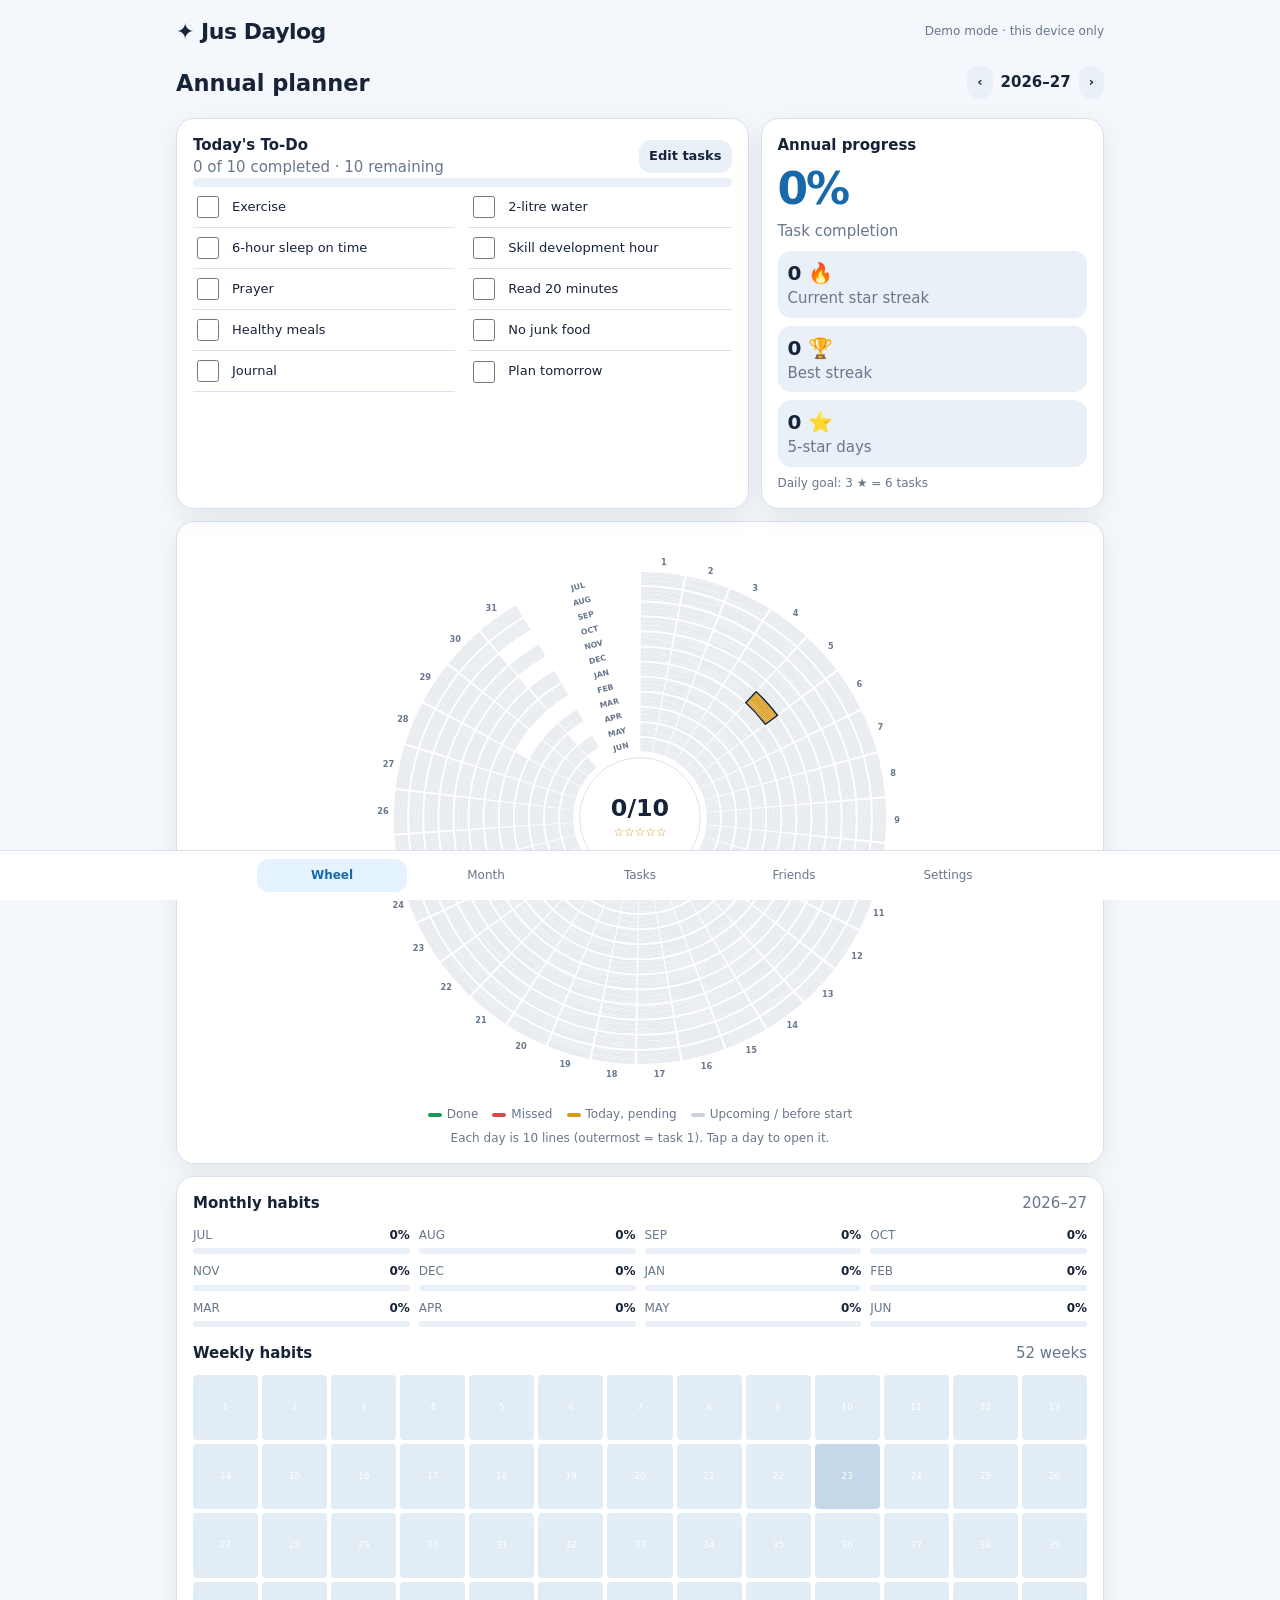
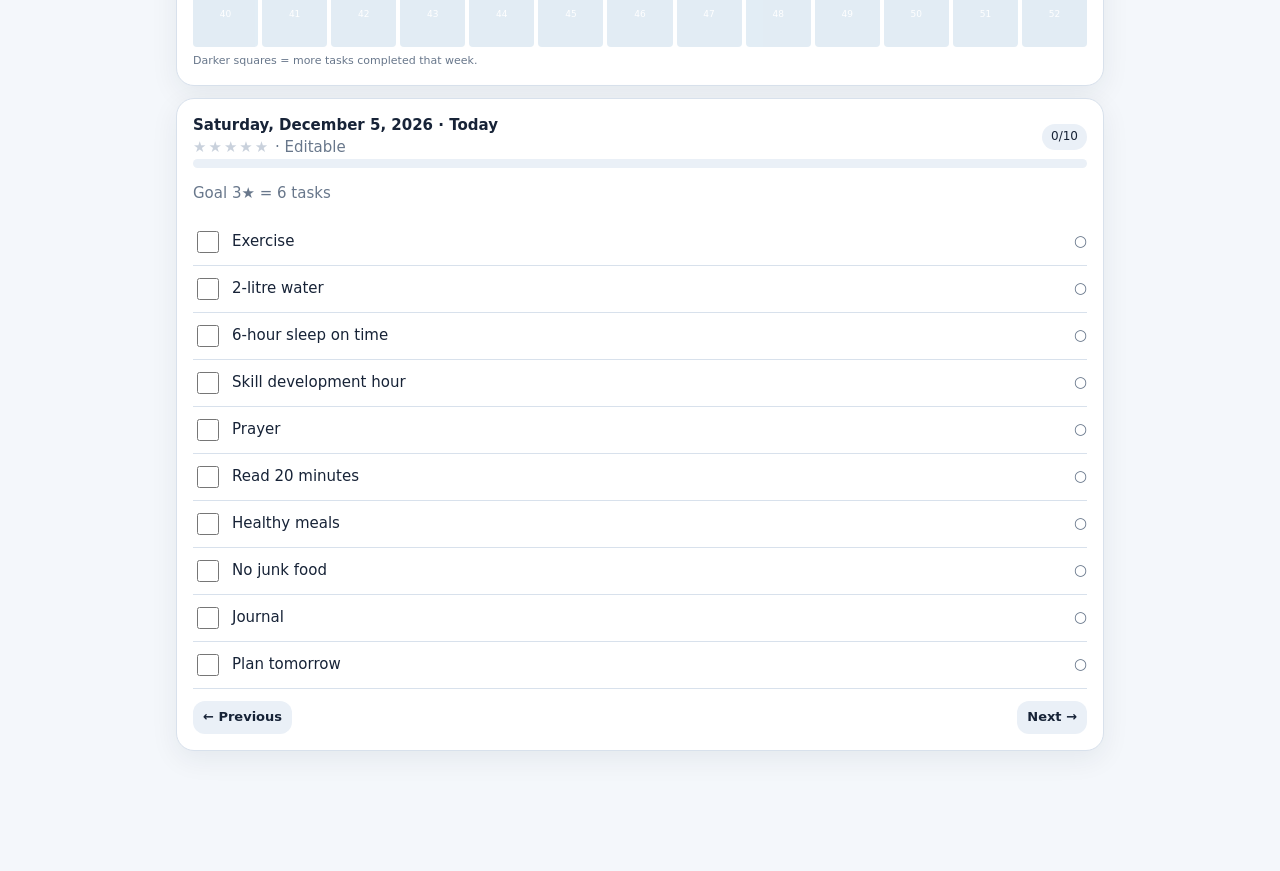
==== Daylog/index.html @ 57180e79 "Add files via upload" ====
<!doctype html>
<html lang="en"><head><meta charset="utf-8"><meta name="viewport" content="width=device-width,initial-scale=1,viewport-fit=cover"><meta name="theme-color" content="#1769aa"><meta name="apple-mobile-web-app-capable" content="yes"><meta name="apple-mobile-web-app-title" content="Daylog"><link rel="manifest" href="./manifest.webmanifest"><link rel="icon" href="../icons/icon.svg"><link rel="apple-touch-icon" href="../icons/icon-192.png"><link rel="stylesheet" href="../styles.css"><title>Jus Daylog · Today</title><script>(function(){try{document.documentElement.dataset.theme=localStorage.getItem('jd-theme')||'auto'}catch(e){}})()</script></head><body><main id="app" class="app"><div class="top"><div class="brand">✦ Jus Daylog</div><div id="sync" class="status">Starting…</div></div><section id="root"></section></main><nav id="tabs" class="tabs hidden" aria-label="Main navigation"></nav><div id="toast" class="toast hidden" role="status"></div><script src="../config.js"></script><script src="../logic.js"></script><script src="../app.js"></script></body></html>
---- styles.css ----
@import url("./themes.css");
*{box-sizing:border-box}html{scroll-padding-bottom:90px}body{margin:0;background:var(--bg);color:var(--text);font:15px/1.45 system-ui,-apple-system,Segoe UI,sans-serif;padding-bottom:92px}button,input,select{font:inherit}button{cursor:pointer}.app{max-width:960px;margin:auto;padding:16px}.top{display:flex;align-items:center;justify-content:space-between;gap:12px}.brand{font-size:22px;font-weight:800;letter-spacing:-.5px}.muted{color:var(--muted)}.status{font-size:12px;color:var(--muted)}.card{background:var(--surface);border:1px solid var(--border);border-radius:18px;padding:16px;box-shadow:var(--shadow);margin:12px 0}.tabs{position:fixed;z-index:5;bottom:0;left:0;right:0;display:flex;justify-content:center;background:var(--surface);border-top:1px solid var(--border);padding:8px max(8px,env(safe-area-inset-right)) calc(8px + env(safe-area-inset-bottom));gap:4px}.tabs button{border:0;background:transparent;color:var(--muted);padding:8px 10px;border-radius:12px;flex:1;max-width:150px;font-size:12px}.tabs button.active{background:var(--accent2);color:var(--accent);font-weight:700}.btn{border:0;background:var(--accent);color:white;padding:10px 15px;border-radius:12px;font-weight:650}.btn.secondary{background:var(--surface2);color:var(--text)}.btn.small{padding:7px 10px;font-size:13px}.field{display:grid;gap:5px;margin:10px 0}.field input,.field select{width:100%;padding:11px;border:1px solid var(--border);border-radius:10px;background:var(--surface);color:var(--text)}.grid2{display:grid;grid-template-columns:repeat(2,minmax(0,1fr));gap:10px}.stats{display:grid;grid-template-columns:repeat(4,minmax(0,1fr));gap:8px}.stat{background:var(--surface2);padding:11px;border-radius:13px}.stat b{display:block;font-size:20px}.wheel-wrap{display:flex;justify-content:center;align-items:center;overflow:hidden}.wheel{width:min(100%,560px);height:auto;touch-action:manipulation}.wheel text{font-family:system-ui;fill:var(--text)}.day-row{display:flex;align-items:center;gap:10px;padding:9px 0;border-bottom:1px solid var(--border)}.day-row:last-child{border:0}.task-check{width:22px;height:22px;accent-color:var(--green)}.task-name{flex:1}.progress{height:9px;background:var(--surface2);border-radius:99px;overflow:hidden}.progress>i{display:block;height:100%;background:var(--green);width:0}.month-grid{display:grid;grid-template-columns:repeat(7,1fr);gap:5px}.month-day{min-height:64px;border:1px solid var(--border);border-radius:9px;background:var(--surface);padding:5px;font-size:12px;color:var(--text)}.bars{display:flex;gap:2px;margin-top:6px}.bars i{height:5px;flex:1;border-radius:2px;background:var(--grey)}.pill{border-radius:99px;background:var(--surface2);padding:4px 9px;font-size:12px}.friend{display:flex;justify-content:space-between;gap:8px;padding:10px 0;border-bottom:1px solid var(--border)}.swatches{display:flex;flex-wrap:wrap;gap:8px}.swatch{border:2px solid var(--border);border-radius:10px;padding:8px 10px;background:var(--surface);color:var(--text)}.swatch[aria-pressed=true]{border-color:var(--accent)}.stars{letter-spacing:2px;color:var(--amber)}.hidden{display:none!important}.toast{position:fixed;bottom:85px;left:50%;transform:translateX(-50%);background:var(--text);color:var(--bg);padding:9px 14px;border-radius:99px;z-index:10}.auth{max-width:420px;margin:7vh auto}.day-strip{display:flex;gap:6px;overflow:auto}.chip{min-width:42px;text-align:center;border-radius:10px;padding:7px 4px;background:var(--surface2);font-size:11px}.chip b{display:block;font-size:14px}@media(max-width:560px){.app{padding:12px}.stats{grid-template-columns:repeat(2,1fr)}.grid2{grid-template-columns:1fr}.brand{font-size:19px}.tabs button{padding:8px 3px;font-size:11px}.card{padding:13px}}

/* Annual planner additions */
.dashboard-top{display:grid;grid-template-columns:minmax(0,1.25fr) minmax(210px,.75fr);gap:12px;align-items:stretch}
.daily-task-card{margin:0}
.daily-task-list{display:grid;grid-template-columns:1fr 1fr;column-gap:14px}
.compact-task{padding:6px 0;font-size:13px}
.annual-overview{margin:0;display:flex;flex-direction:column;gap:8px}
.annual-number{font-size:44px;line-height:1.1;font-weight:850;color:var(--accent);letter-spacing:-2px}
.annual-overview .stat{padding:8px 10px}
.month-summary{display:grid;grid-template-columns:repeat(4,minmax(0,1fr));gap:9px;margin-top:12px}
.summary-month{display:grid;grid-template-columns:1fr auto;gap:4px;font-size:12px;align-items:center}
.summary-month span{color:var(--muted)}
.summary-month b{font-variant-numeric:tabular-nums}
.summary-month i{grid-column:1/-1;height:6px;border-radius:10px;background:var(--surface2);overflow:hidden}
.summary-month em{display:block;height:100%;background:var(--green);border-radius:10px}
.week-summary{display:grid;grid-template-columns:repeat(13,minmax(0,1fr));gap:4px;margin-top:10px}
.week-cell{background:var(--accent);color:white;border-radius:4px;aspect-ratio:1;display:grid;place-items:center;font-size:9px;min-width:0}
@media(max-width:650px){.dashboard-top{grid-template-columns:1fr}.daily-task-list{grid-template-columns:1fr 1fr}.month-summary{grid-template-columns:repeat(3,minmax(0,1fr))}.week-summary{grid-template-columns:repeat(13,minmax(0,1fr))}}
@media(max-width:390px){.daily-task-list{grid-template-columns:1fr}.week-cell{font-size:8px}}

/* v3: wheel lines, labels, friends, auth, celebration */
.wheel .cell path{fill:none}
.wheel .cell{cursor:pointer}
.wheel .cell .hit{stroke:transparent;pointer-events:stroke}
.wheel .g{stroke:var(--green)}.wheel .r{stroke:var(--red)}.wheel .p{stroke:var(--amber)}
.wheel .f,.wheel .z{stroke:var(--grey);opacity:.45}
.wheel .mlabel,.wheel .dlabel{fill:var(--muted);font-size:8.5px;font-weight:600;text-anchor:middle;dominant-baseline:central}
.wheel .dlabel{font-size:9px}
.wheel .hub{fill:var(--surface);stroke:var(--border)}
.wheel .hubnum{font-size:26px;font-weight:800;text-anchor:middle}
.wheel .hubstars{fill:var(--amber);font-size:13px;text-anchor:middle}
.wheel .outline-today{fill:none;stroke:var(--text);stroke-width:1.6}
.wheel .outline-sel{fill:none;stroke:var(--accent);stroke-width:2.4}
.legend{display:flex;flex-wrap:wrap;gap:6px 14px;font-size:12px;color:var(--muted);margin-top:8px;justify-content:center}
.legend span::before{content:"";display:inline-block;width:14px;height:4px;border-radius:2px;margin-right:5px;vertical-align:middle;background:var(--c)}
.cyclenav{display:flex;align-items:center;gap:8px}
.stars .off{color:var(--grey)}
.bars i.g{background:var(--green)}.bars i.r{background:var(--red)}.bars i.p{background:var(--amber)}
.bars i.f,.bars i.z{background:var(--grey);opacity:.45}
.month-day.today{border-color:var(--text)}.month-day.sel{outline:2px solid var(--accent);outline-offset:1px}
.chip.sel{outline:2px solid var(--accent)}
.miss{color:var(--red);font-weight:600}
.err{color:var(--red);min-height:1.3em;font-size:13px}
.link{background:none;border:0;color:var(--accent);padding:8px;text-decoration:underline;cursor:pointer}
a.link{display:inline-block}
.seg{display:grid;grid-template-columns:1fr 1fr;background:var(--surface2);border-radius:12px;padding:4px;margin:12px 0}
.seg button{border:0;background:none;padding:9px;border-radius:9px;font-weight:650;color:var(--muted)}
.seg button.on{background:var(--surface);color:var(--text);box-shadow:var(--shadow)}
.inline{display:flex;gap:8px;align-items:center;margin-top:8px}
.inline input{flex:1;min-width:0;padding:11px;border:1px solid var(--border);border-radius:10px;background:var(--surface);color:var(--text)}
.stack{display:flex;flex-direction:column;gap:8px}
.friend{display:grid;grid-template-columns:1fr auto;gap:6px 10px;align-items:center}
.friend.me{background:var(--accent2);border-radius:12px;padding:10px}
.fmain b{display:block}
.fstat{display:flex;gap:10px;align-items:center;font-weight:700}
.wk{grid-column:1/-1;display:grid;grid-template-columns:repeat(7,1fr);gap:4px}
.wk i{font-style:normal;text-align:center;border-radius:6px;padding:3px 0;font-size:12px;font-weight:700;color:#fff;background:var(--grey)}
.wk i.g{background:var(--green)}.wk i.r{background:var(--red)}.wk i.p{background:var(--amber)}
.celebrate{position:fixed;inset:0;z-index:40;display:grid;place-items:center;pointer-events:none}
.celebrate .cbox{background:var(--surface);color:var(--text);border-radius:24px;padding:22px 30px;text-align:center;box-shadow:0 12px 44px rgba(0,0,0,.3);animation:cpop .5s cubic-bezier(.2,1.6,.4,1) both}
.celebrate .big{font-size:40px;letter-spacing:4px;color:var(--amber);line-height:1.1}
.celebrate h2{margin:6px 0 2px;font-size:20px}.celebrate p{margin:0;color:var(--muted)}
.confetti i{position:fixed;top:-16px;width:8px;height:14px;border-radius:2px;animation:cfall 1.9s ease-in forwards}
@keyframes cpop{from{transform:scale(.4);opacity:0}to{transform:scale(1);opacity:1}}
@keyframes cfall{to{transform:translateY(108vh) rotate(600deg)}}
@media (prefers-reduced-motion:reduce){.confetti{display:none}.celebrate .cbox{animation:none}}
.chip{border:1px solid var(--border);color:var(--text);cursor:pointer}
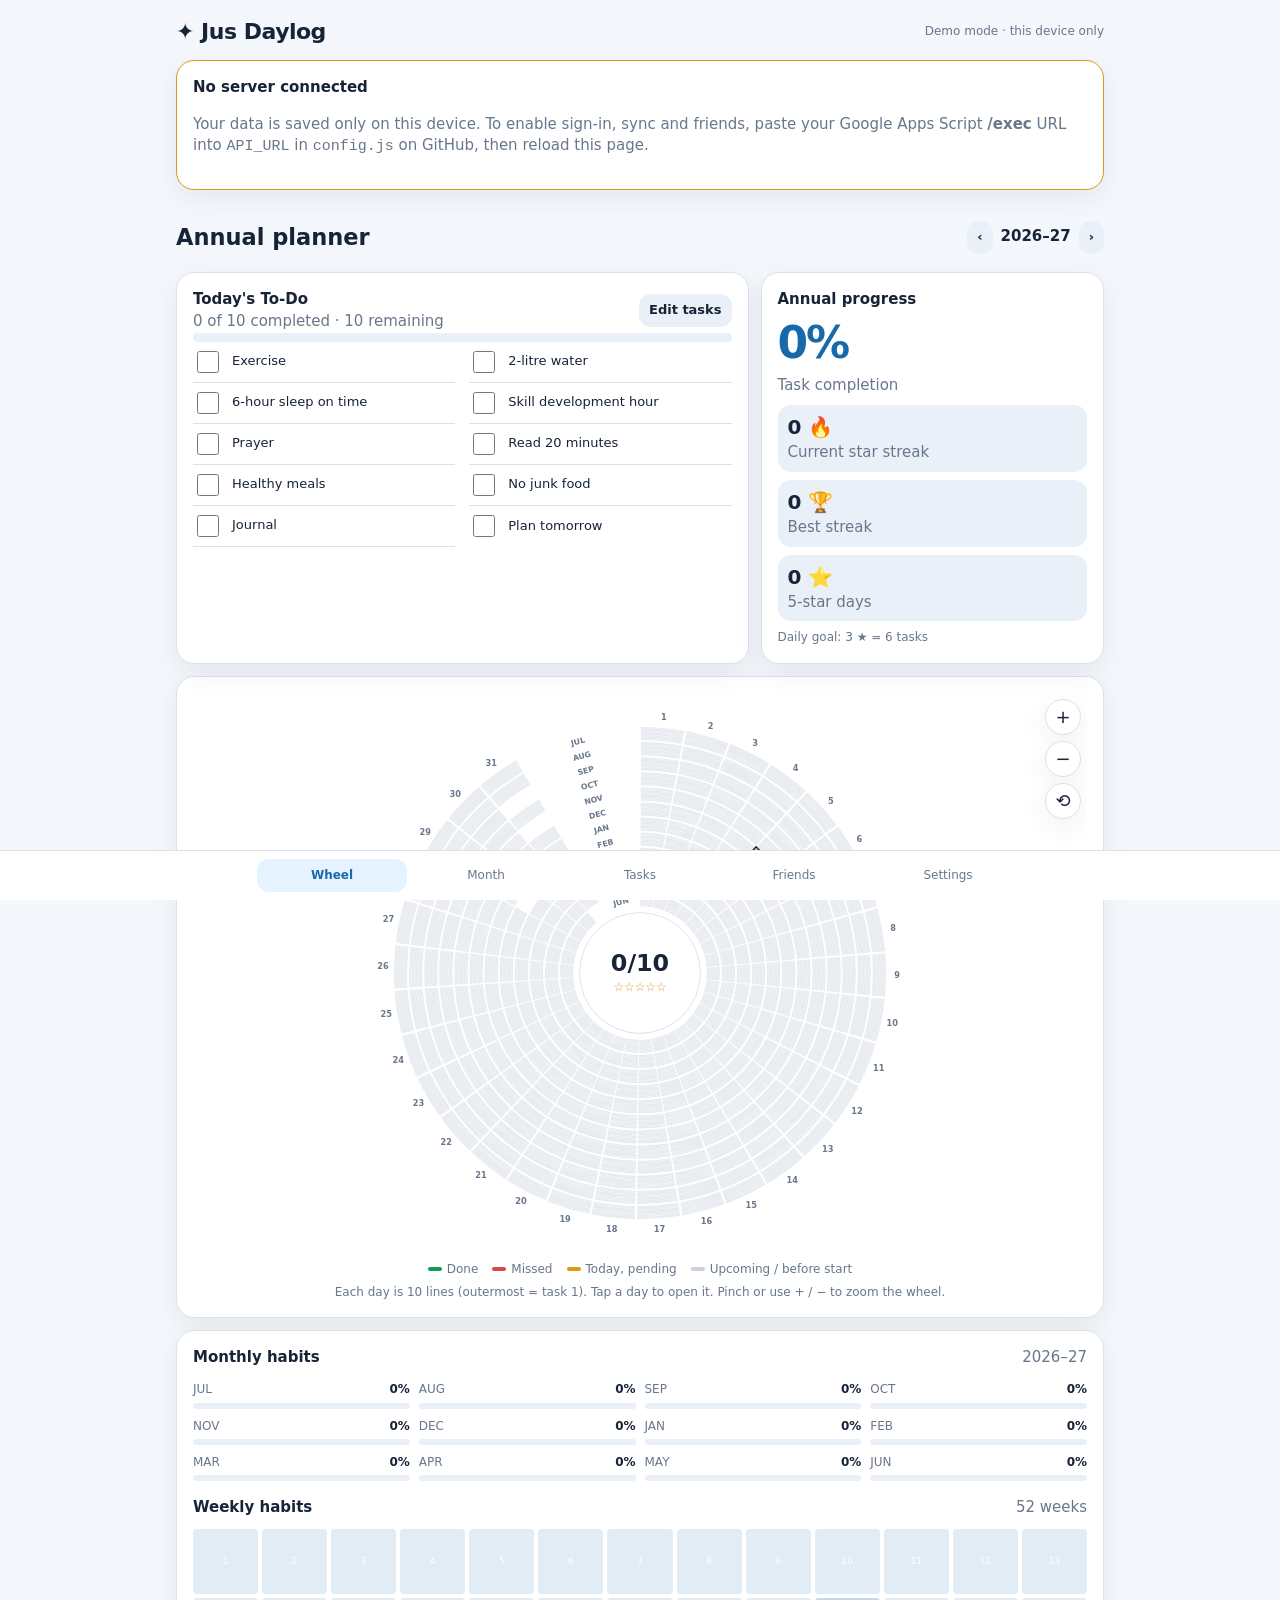
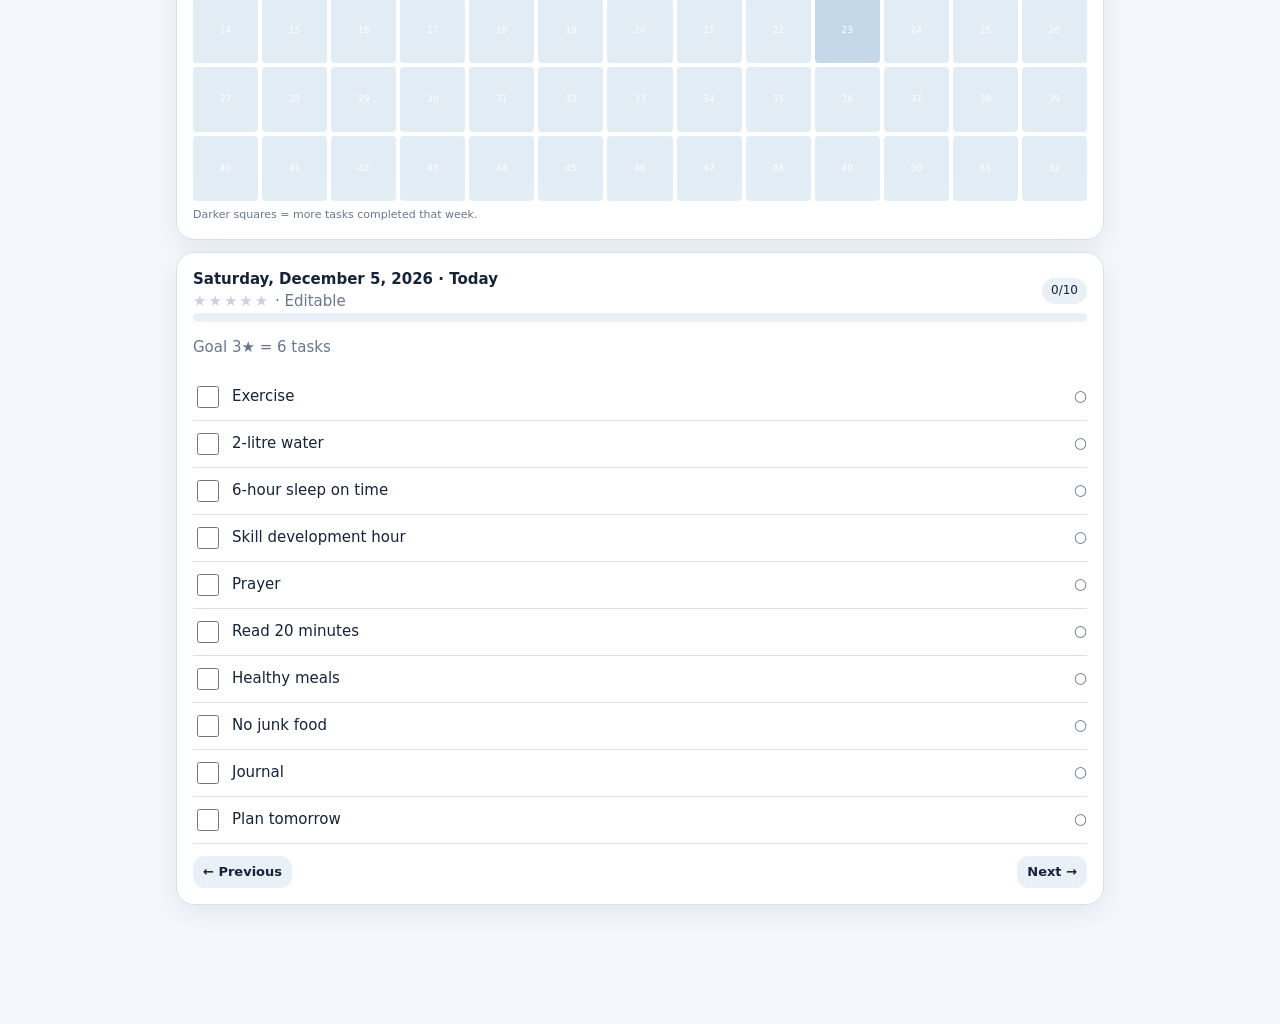
==== commit 5f33d416: "Add files via upload" ====
--- a/Daylog/index.html
+++ b/Daylog/index.html
@@ -1,2 +1,2 @@
 <!doctype html>
-<html lang="en"><head><meta charset="utf-8"><meta name="viewport" content="width=device-width,initial-scale=1,viewport-fit=cover"><meta name="theme-color" content="#1769aa"><meta name="apple-mobile-web-app-capable" content="yes"><meta name="apple-mobile-web-app-title" content="Daylog"><link rel="manifest" href="./manifest.webmanifest"><link rel="icon" href="../icons/icon.svg"><link rel="apple-touch-icon" href="../icons/icon-192.png"><link rel="stylesheet" href="../styles.css"><title>Jus Daylog · Today</title><script>(function(){try{document.documentElement.dataset.theme=localStorage.getItem('jd-theme')||'auto'}catch(e){}})()</script></head><body><main id="app" class="app"><div class="top"><div class="brand">✦ Jus Daylog</div><div id="sync" class="status">Starting…</div></div><section id="root"></section></main><nav id="tabs" class="tabs hidden" aria-label="Main navigation"></nav><div id="toast" class="toast hidden" role="status"></div><script src="../config.js"></script><script src="../logic.js"></script><script src="../app.js"></script></body></html>
+<html lang="en"><head><meta charset="utf-8"><meta name="viewport" content="width=device-width,initial-scale=1,maximum-scale=1,user-scalable=no,viewport-fit=cover"><meta name="theme-color" content="#1769aa"><meta name="apple-mobile-web-app-capable" content="yes"><meta name="apple-mobile-web-app-title" content="Daylog"><link rel="manifest" href="./manifest.webmanifest"><link rel="icon" href="../icons/icon.svg"><link rel="apple-touch-icon" href="../icons/icon-192.png"><link rel="stylesheet" href="../styles.css"><title>Jus Daylog · Today</title><script>(function(){try{document.documentElement.dataset.theme=localStorage.getItem('jd-theme')||'auto'}catch(e){}})()</script></head><body><main id="app" class="app"><div class="top"><div class="brand">✦ Jus Daylog</div><div id="sync" class="status">Starting…</div></div><section id="root"></section></main><nav id="tabs" class="tabs hidden" aria-label="Main navigation"></nav><div id="toast" class="toast hidden" role="status"></div><script src="../config.js"></script><script src="../logic.js"></script><script src="../app.js"></script></body></html>
--- a/styles.css
+++ b/styles.css
@@ -1,5 +1,5 @@
 @import url("./themes.css");
-*{box-sizing:border-box}html{scroll-padding-bottom:90px}body{margin:0;background:var(--bg);color:var(--text);font:15px/1.45 system-ui,-apple-system,Segoe UI,sans-serif;padding-bottom:92px}button,input,select{font:inherit}button{cursor:pointer}.app{max-width:960px;margin:auto;padding:16px}.top{display:flex;align-items:center;justify-content:space-between;gap:12px}.brand{font-size:22px;font-weight:800;letter-spacing:-.5px}.muted{color:var(--muted)}.status{font-size:12px;color:var(--muted)}.card{background:var(--surface);border:1px solid var(--border);border-radius:18px;padding:16px;box-shadow:var(--shadow);margin:12px 0}.tabs{position:fixed;z-index:5;bottom:0;left:0;right:0;display:flex;justify-content:center;background:var(--surface);border-top:1px solid var(--border);padding:8px max(8px,env(safe-area-inset-right)) calc(8px + env(safe-area-inset-bottom));gap:4px}.tabs button{border:0;background:transparent;color:var(--muted);padding:8px 10px;border-radius:12px;flex:1;max-width:150px;font-size:12px}.tabs button.active{background:var(--accent2);color:var(--accent);font-weight:700}.btn{border:0;background:var(--accent);color:white;padding:10px 15px;border-radius:12px;font-weight:650}.btn.secondary{background:var(--surface2);color:var(--text)}.btn.small{padding:7px 10px;font-size:13px}.field{display:grid;gap:5px;margin:10px 0}.field input,.field select{width:100%;padding:11px;border:1px solid var(--border);border-radius:10px;background:var(--surface);color:var(--text)}.grid2{display:grid;grid-template-columns:repeat(2,minmax(0,1fr));gap:10px}.stats{display:grid;grid-template-columns:repeat(4,minmax(0,1fr));gap:8px}.stat{background:var(--surface2);padding:11px;border-radius:13px}.stat b{display:block;font-size:20px}.wheel-wrap{display:flex;justify-content:center;align-items:center;overflow:hidden}.wheel{width:min(100%,560px);height:auto;touch-action:manipulation}.wheel text{font-family:system-ui;fill:var(--text)}.day-row{display:flex;align-items:center;gap:10px;padding:9px 0;border-bottom:1px solid var(--border)}.day-row:last-child{border:0}.task-check{width:22px;height:22px;accent-color:var(--green)}.task-name{flex:1}.progress{height:9px;background:var(--surface2);border-radius:99px;overflow:hidden}.progress>i{display:block;height:100%;background:var(--green);width:0}.month-grid{display:grid;grid-template-columns:repeat(7,1fr);gap:5px}.month-day{min-height:64px;border:1px solid var(--border);border-radius:9px;background:var(--surface);padding:5px;font-size:12px;color:var(--text)}.bars{display:flex;gap:2px;margin-top:6px}.bars i{height:5px;flex:1;border-radius:2px;background:var(--grey)}.pill{border-radius:99px;background:var(--surface2);padding:4px 9px;font-size:12px}.friend{display:flex;justify-content:space-between;gap:8px;padding:10px 0;border-bottom:1px solid var(--border)}.swatches{display:flex;flex-wrap:wrap;gap:8px}.swatch{border:2px solid var(--border);border-radius:10px;padding:8px 10px;background:var(--surface);color:var(--text)}.swatch[aria-pressed=true]{border-color:var(--accent)}.stars{letter-spacing:2px;color:var(--amber)}.hidden{display:none!important}.toast{position:fixed;bottom:85px;left:50%;transform:translateX(-50%);background:var(--text);color:var(--bg);padding:9px 14px;border-radius:99px;z-index:10}.auth{max-width:420px;margin:7vh auto}.day-strip{display:flex;gap:6px;overflow:auto}.chip{min-width:42px;text-align:center;border-radius:10px;padding:7px 4px;background:var(--surface2);font-size:11px}.chip b{display:block;font-size:14px}@media(max-width:560px){.app{padding:12px}.stats{grid-template-columns:repeat(2,1fr)}.grid2{grid-template-columns:1fr}.brand{font-size:19px}.tabs button{padding:8px 3px;font-size:11px}.card{padding:13px}}
+*{box-sizing:border-box}html{scroll-padding-bottom:90px;touch-action:pan-x pan-y}body{margin:0;background:var(--bg);color:var(--text);font:15px/1.45 system-ui,-apple-system,Segoe UI,sans-serif;padding-bottom:92px}button,input,select{font:inherit}button{cursor:pointer}.app{max-width:960px;margin:auto;padding:16px}.top{display:flex;align-items:center;justify-content:space-between;gap:12px}.brand{font-size:22px;font-weight:800;letter-spacing:-.5px}.muted{color:var(--muted)}.status{font-size:12px;color:var(--muted)}.card{background:var(--surface);border:1px solid var(--border);border-radius:18px;padding:16px;box-shadow:var(--shadow);margin:12px 0}.tabs{position:fixed;z-index:5;bottom:0;left:0;right:0;display:flex;justify-content:center;background:var(--surface);border-top:1px solid var(--border);padding:8px max(8px,env(safe-area-inset-right)) calc(8px + env(safe-area-inset-bottom));gap:4px}.tabs button{border:0;background:transparent;color:var(--muted);padding:8px 10px;border-radius:12px;flex:1;max-width:150px;font-size:12px}.tabs button.active{background:var(--accent2);color:var(--accent);font-weight:700}.btn{border:0;background:var(--accent);color:white;padding:10px 15px;border-radius:12px;font-weight:650}.btn.secondary{background:var(--surface2);color:var(--text)}.btn.small{padding:7px 10px;font-size:13px}.field{display:grid;gap:5px;margin:10px 0}.field input,.field select{width:100%;padding:11px;border:1px solid var(--border);border-radius:10px;background:var(--surface);color:var(--text)}.grid2{display:grid;grid-template-columns:repeat(2,minmax(0,1fr));gap:10px}.stats{display:grid;grid-template-columns:repeat(4,minmax(0,1fr));gap:8px}.stat{background:var(--surface2);padding:11px;border-radius:13px}.stat b{display:block;font-size:20px}.wheel-wrap{display:flex;justify-content:center;align-items:center;overflow:hidden}.wheel{width:min(100%,560px);height:auto;touch-action:manipulation}.wheel text{font-family:system-ui;fill:var(--text)}.day-row{display:flex;align-items:center;gap:10px;padding:9px 0;border-bottom:1px solid var(--border)}.day-row:last-child{border:0}.task-check{width:22px;height:22px;accent-color:var(--green)}.task-name{flex:1}.progress{height:9px;background:var(--surface2);border-radius:99px;overflow:hidden}.progress>i{display:block;height:100%;background:var(--green);width:0}.month-grid{display:grid;grid-template-columns:repeat(7,1fr);gap:5px}.month-day{min-height:64px;border:1px solid var(--border);border-radius:9px;background:var(--surface);padding:5px;font-size:12px;color:var(--text)}.bars{display:flex;gap:2px;margin-top:6px}.bars i{height:5px;flex:1;border-radius:2px;background:var(--grey)}.pill{border-radius:99px;background:var(--surface2);padding:4px 9px;font-size:12px}.friend{display:flex;justify-content:space-between;gap:8px;padding:10px 0;border-bottom:1px solid var(--border)}.swatches{display:flex;flex-wrap:wrap;gap:8px}.swatch{border:2px solid var(--border);border-radius:10px;padding:8px 10px;background:var(--surface);color:var(--text)}.swatch[aria-pressed=true]{border-color:var(--accent)}.stars{letter-spacing:2px;color:var(--amber)}.hidden{display:none!important}.toast{position:fixed;bottom:85px;left:50%;transform:translateX(-50%);background:var(--text);color:var(--bg);padding:9px 14px;border-radius:99px;z-index:10}.auth{max-width:420px;margin:7vh auto}.day-strip{display:flex;gap:6px;overflow:auto}.chip{min-width:42px;text-align:center;border-radius:10px;padding:7px 4px;background:var(--surface2);font-size:11px}.chip b{display:block;font-size:14px}@media(max-width:560px){.app{padding:12px}.stats{grid-template-columns:repeat(2,1fr)}.grid2{grid-template-columns:1fr}.brand{font-size:19px}.tabs button{padding:8px 3px;font-size:11px}.card{padding:13px}}
 
 /* Annual planner additions */
 .dashboard-top{display:grid;grid-template-columns:minmax(0,1.25fr) minmax(210px,.75fr);gap:12px;align-items:stretch}
@@ -67,3 +67,13 @@
 @keyframes cfall{to{transform:translateY(108vh) rotate(600deg)}}
 @media (prefers-reduced-motion:reduce){.confetti{display:none}.celebrate .cbox{animation:none}}
 .chip{border:1px solid var(--border);color:var(--text);cursor:pointer}
+
+/* v4: zoom only the wheel */
+html{touch-action:pan-x pan-y;-webkit-text-size-adjust:100%}
+.wheel-wrap{position:relative;overflow:hidden;border-radius:14px;display:block}
+.zoomlayer{width:100%;transform-origin:0 0;will-change:transform;display:flex;justify-content:center}
+.wheel-wrap.zoomed{cursor:grab;touch-action:none}
+.zoomctl{position:absolute;right:6px;top:6px;display:grid;gap:6px;z-index:2}
+.zoomctl button{width:36px;height:36px;border-radius:50%;border:1px solid var(--border);background:var(--surface);color:var(--text);font-size:18px;line-height:1;box-shadow:var(--shadow)}
+.or{display:flex;align-items:center;gap:10px;color:var(--muted);font-size:12px;margin:14px 0}.or:before,.or:after{content:"";flex:1;height:1px;background:var(--border)}
+.gbtn{display:flex;justify-content:center;min-height:44px}
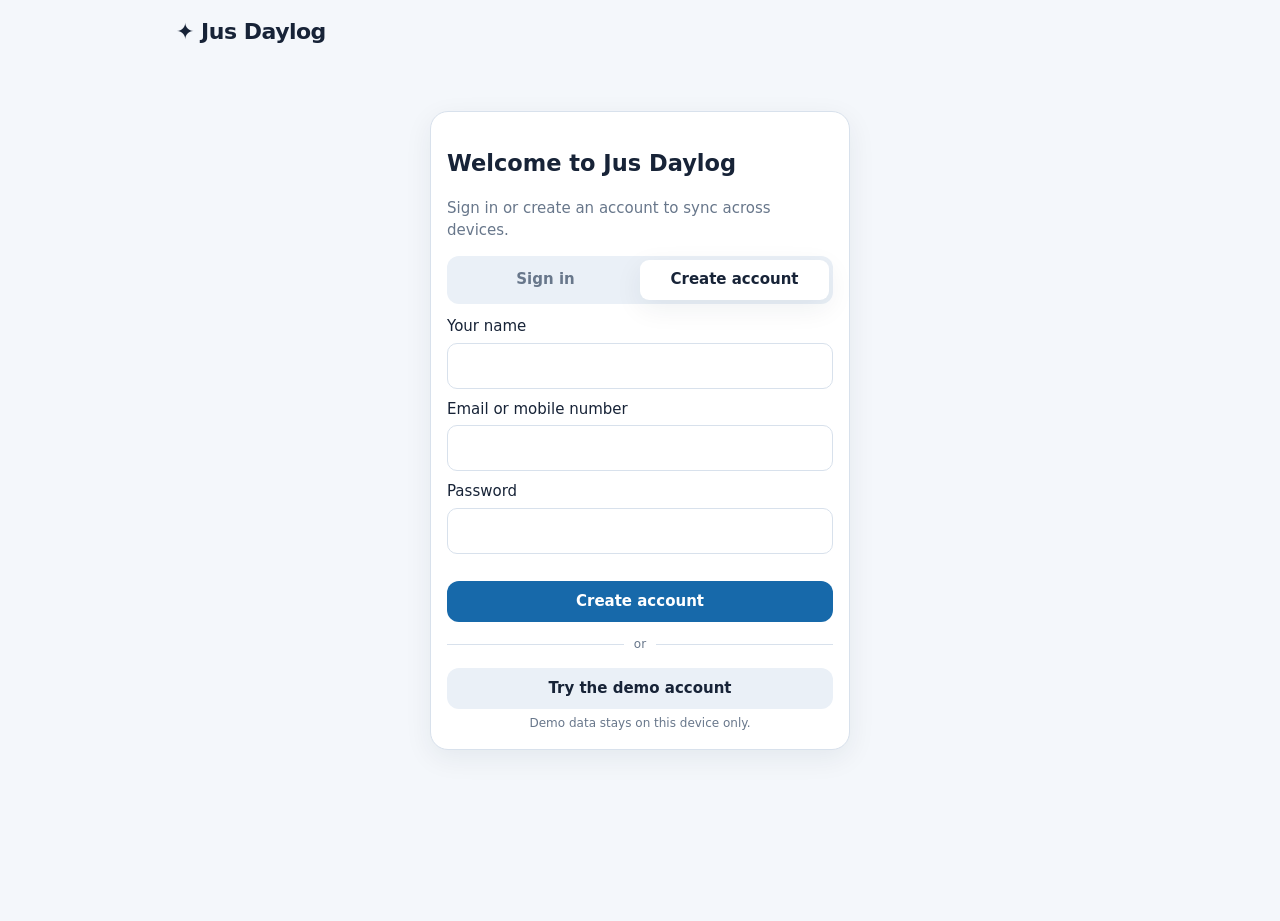
==== commit 92584497: "Update index.html" ====
--- a/Daylog/index.html
+++ b/Daylog/index.html
@@ -1,2 +1,2 @@
 <!doctype html>
-<html lang="en"><head><meta charset="utf-8"><meta name="viewport" content="width=device-width,initial-scale=1,maximum-scale=1,user-scalable=no,viewport-fit=cover"><meta name="theme-color" content="#1769aa"><meta name="apple-mobile-web-app-capable" content="yes"><meta name="apple-mobile-web-app-title" content="Daylog"><link rel="manifest" href="./manifest.webmanifest"><link rel="icon" href="../icons/icon.svg"><link rel="apple-touch-icon" href="../icons/icon-192.png"><link rel="stylesheet" href="../styles.css"><title>Jus Daylog · Today</title><script>(function(){try{document.documentElement.dataset.theme=localStorage.getItem('jd-theme')||'auto'}catch(e){}})()</script></head><body><main id="app" class="app"><div class="top"><div class="brand">✦ Jus Daylog</div><div id="sync" class="status">Starting…</div></div><section id="root"></section></main><nav id="tabs" class="tabs hidden" aria-label="Main navigation"></nav><div id="toast" class="toast hidden" role="status"></div><script src="../config.js"></script><script src="../logic.js"></script><script src="../app.js"></script></body></html>
+<html lang="en"><head><meta charset="utf-8"><meta name="viewport" content="width=device-width,initial-scale=1,maximum-scale=1,user-scalable=no,viewport-fit=cover"><meta name="theme-color" content="#1769aa"><meta name="apple-mobile-web-app-capable" content="yes"><meta name="apple-mobile-web-app-title" content="Daylog"><link rel="manifest" href="./manifest.webmanifest"><link rel="icon" href="../icons/icon.svg"><link rel="apple-touch-icon" href="../icons/icon-192.png"><link rel="stylesheet" href="../styles.css"><title>Jus Daylog · Today</title><script>(function(){try{document.documentElement.dataset.theme=localStorage.getItem('jd-theme')||'auto'}catch(e){}})()</script></head><body><main id="app" class="app"><div class="top"><div class="brand">✦ Jus Daylog</div><div id="sync" class="status">Starting…</div></div><section id="root"></section></main><nav id="tabs" class="tabs hidden" aria-label="Main navigation"></nav><div id="toast" class="toast hidden" role="status"></div><script src="../config.js"></script><script src="../logic.js"></script><script src="../app.js"></script><script src="./tweaks.js"></script></body></html>
